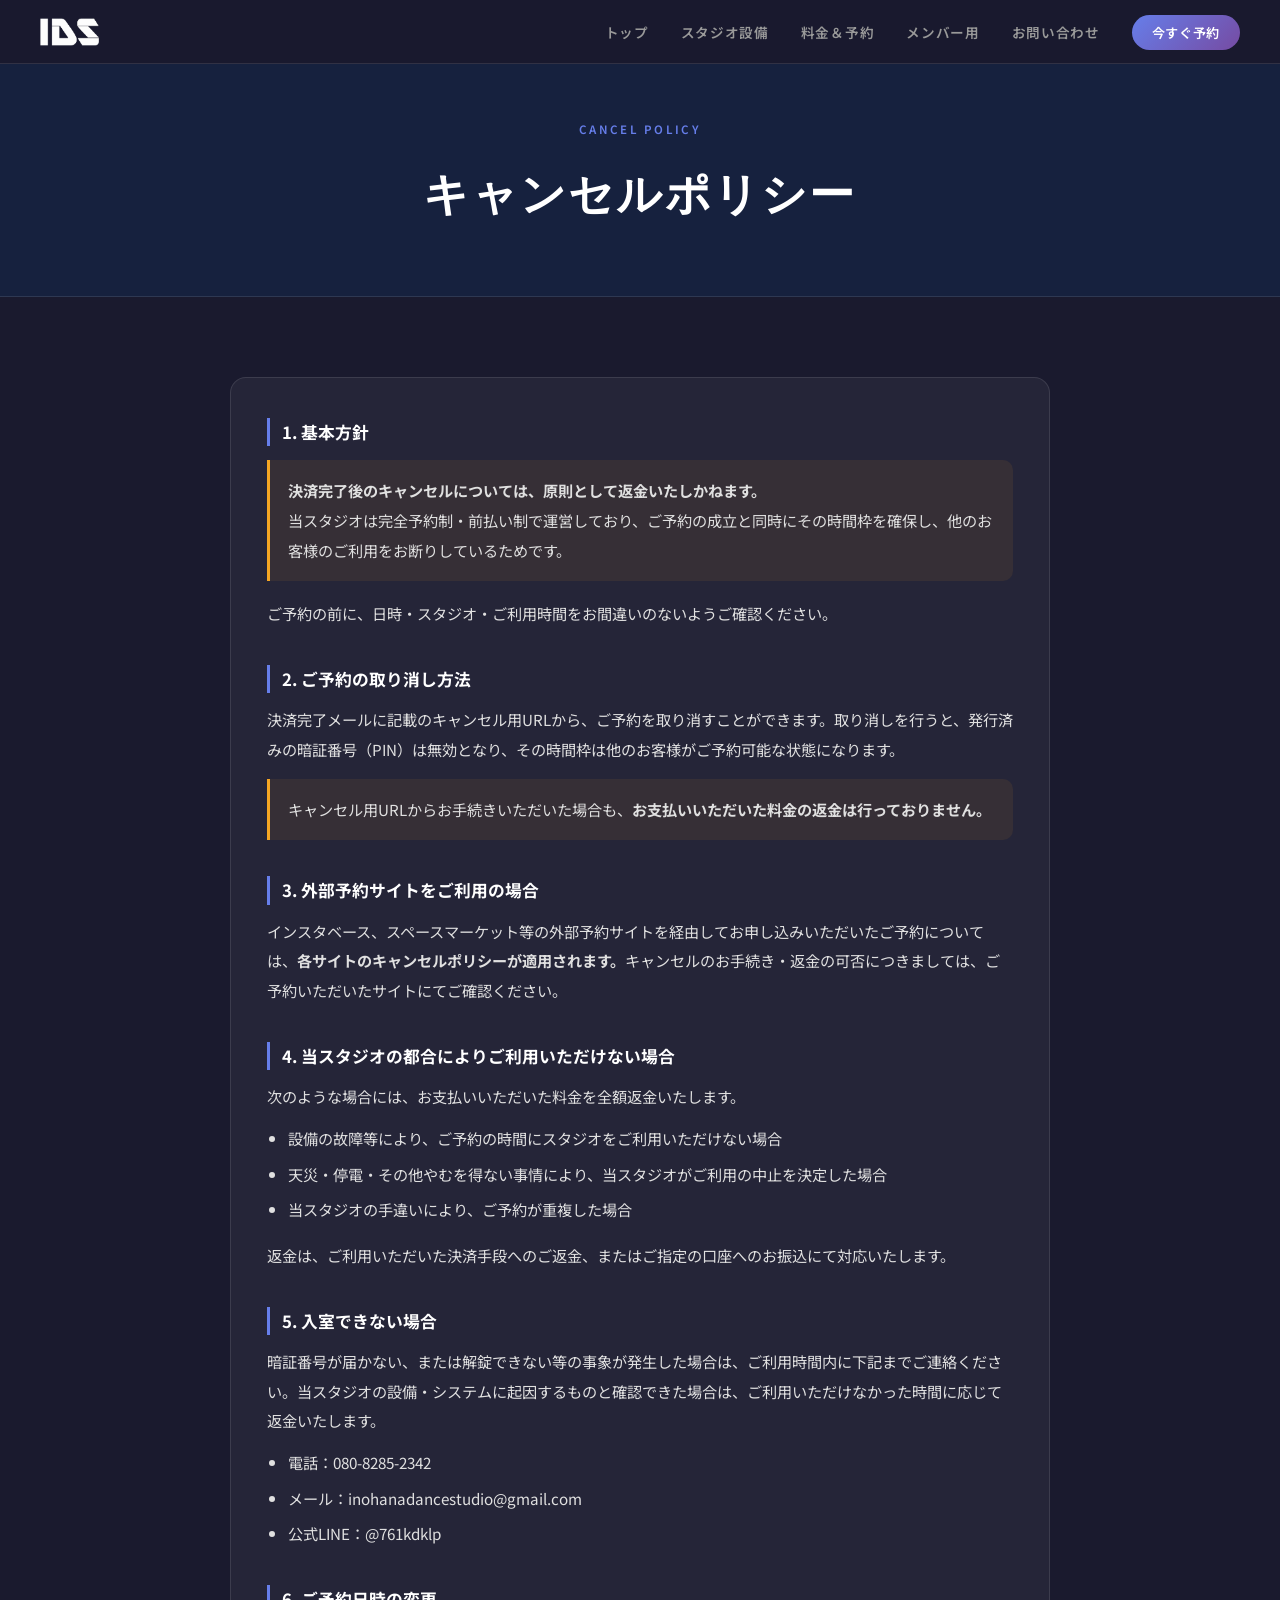
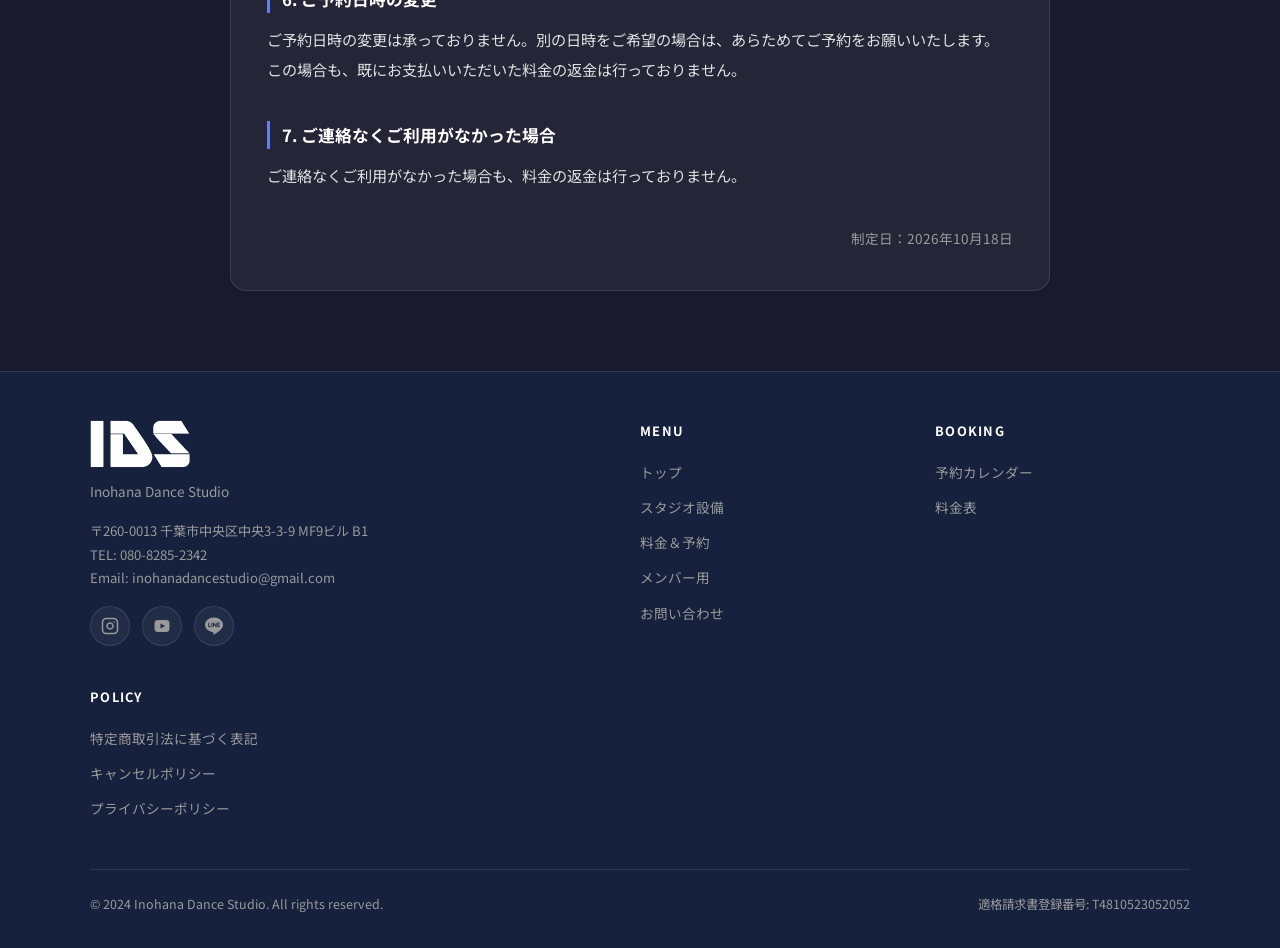
==== cancel-policy.html @ 5c5dd191 "キャンセルポリシーページを追加" ====
<!DOCTYPE html>
<html lang="ja">
<head>
  <meta charset="UTF-8">
  <meta name="viewport" content="width=device-width, initial-scale=1.0">
  <title>キャンセルポリシー | IDS - Inohana Dance Studio</title>
  <meta name="description" content="Inohana Dance Studio（IDS）のキャンセルポリシーです。">
  <link rel="stylesheet" href="style.css">
  <style>
    .policy-wrap { max-width: 820px; margin: 0 auto; }
    .policy-card { background: var(--card-bg); border: 1px solid var(--border); border-radius: 16px; padding: 40px 36px; }
    .policy-card h2 { font-size: 1.05rem; color: var(--white); margin: 36px 0 12px; padding-left: 12px; border-left: 3px solid var(--primary); }
    .policy-card h2:first-child { margin-top: 0; }
    .policy-card p, .policy-card li { color: var(--text); line-height: 1.95; font-size: 0.95rem; }
    .policy-card p { margin-bottom: 12px; }
    .policy-card ul { margin: 0 0 16px 1.3em; }
    .policy-card li { margin-bottom: 6px; }
    .policy-card a { color: var(--primary); }
    .policy-table { width: 100%; border-collapse: collapse; }
    .policy-table th, .policy-table td { padding: 16px 14px; border-bottom: 1px solid var(--border); text-align: left; vertical-align: top; font-size: 0.95rem; line-height: 1.85; }
    .policy-table th { width: 32%; color: var(--white); font-weight: 600; background: rgba(102,126,234,0.08); }
    .policy-table td { color: var(--text); }
    .policy-note { font-size: 0.86rem; color: var(--text-muted); margin-top: 6px; }
    .policy-highlight { background: rgba(245,166,35,0.08); border-left: 3px solid var(--accent); border-radius: 0 10px 10px 0; padding: 16px 18px; margin: 14px 0 18px; }
    .policy-highlight p { margin-bottom: 0; }
    .policy-updated { text-align: right; color: var(--text-muted); font-size: 0.85rem; margin-top: 36px; }
    @media (max-width: 640px) {
      .policy-card { padding: 28px 20px; }
      .policy-table th, .policy-table td { display: block; width: 100%; }
      .policy-table th { background: none; color: var(--primary); padding-bottom: 2px; border-bottom: none; }
      .policy-table td { padding-top: 4px; }
    }
  </style>
</head>
<body>

<nav>
  <a href="index.html" class="nav-logo"><img src="images/ids-logo.png" alt="IDS - Inohana Dance Studio" onerror="this.onerror=null;this.src=&apos;images/ids-logo.svg&apos;;"></a>
  <ul class="nav-links" id="navLinks">
    <li><a href="index.html">トップ</a></li>
    <li><a href="studio.html">スタジオ設備</a></li>
    <li><a href="pricing.html">料金＆予約</a></li>
    <li><a href="member.html">メンバー用</a></li>
    <li><a href="contact.html">お問い合わせ</a></li>
    <li><a href="https://ids-chiba.github.io/ids-booking/" class="nav-cta" target="_blank">今すぐ予約</a></li>
  </ul>
  <div class="nav-toggle" onclick="toggleNav()">
    <span></span><span></span><span></span>
  </div>
</nav>

<div class="page-hero">
    <div class="section-label">CANCEL POLICY</div>
    <h1 class="section-title">キャンセルポリシー</h1>
  </div>

<section>
    <div class="policy-wrap">
      <div class="policy-card">

        <h2>1. 基本方針</h2>
        <div class="policy-highlight"><p><strong>決済完了後のキャンセルについては、原則として返金いたしかねます。</strong><br>当スタジオは完全予約制・前払い制で運営しており、ご予約の成立と同時にその時間枠を確保し、他のお客様のご利用をお断りしているためです。</p></div>
        <p>ご予約の前に、日時・スタジオ・ご利用時間をお間違いのないようご確認ください。</p>
        <h2>2. ご予約の取り消し方法</h2>
        <p>決済完了メールに記載のキャンセル用URLから、ご予約を取り消すことができます。取り消しを行うと、発行済みの暗証番号（PIN）は無効となり、その時間枠は他のお客様がご予約可能な状態になります。</p>
        <div class="policy-highlight"><p>キャンセル用URLからお手続きいただいた場合も、<strong>お支払いいただいた料金の返金は行っておりません。</strong></p></div>
        <h2>3. 外部予約サイトをご利用の場合</h2>
        <p>インスタベース、スペースマーケット等の外部予約サイトを経由してお申し込みいただいたご予約については、<strong>各サイトのキャンセルポリシーが適用されます。</strong>キャンセルのお手続き・返金の可否につきましては、ご予約いただいたサイトにてご確認ください。</p>
        <h2>4. 当スタジオの都合によりご利用いただけない場合</h2>
        <p>次のような場合には、お支払いいただいた料金を全額返金いたします。</p>
        <ul>
          <li>設備の故障等により、ご予約の時間にスタジオをご利用いただけない場合</li>
          <li>天災・停電・その他やむを得ない事情により、当スタジオがご利用の中止を決定した場合</li>
          <li>当スタジオの手違いにより、ご予約が重複した場合</li>
        </ul>
        <p>返金は、ご利用いただいた決済手段へのご返金、またはご指定の口座へのお振込にて対応いたします。</p>
        <h2>5. 入室できない場合</h2>
        <p>暗証番号が届かない、または解錠できない等の事象が発生した場合は、ご利用時間内に下記までご連絡ください。当スタジオの設備・システムに起因するものと確認できた場合は、ご利用いただけなかった時間に応じて返金いたします。</p>
        <ul>
          <li>電話：080-8285-2342</li>
          <li>メール：inohanadancestudio@gmail.com</li>
          <li>公式LINE：@761kdklp</li>
        </ul>
        <h2>6. ご予約日時の変更</h2>
        <p>ご予約日時の変更は承っておりません。別の日時をご希望の場合は、あらためてご予約をお願いいたします。この場合も、既にお支払いいただいた料金の返金は行っておりません。</p>
        <h2>7. ご連絡なくご利用がなかった場合</h2>
        <p>ご連絡なくご利用がなかった場合も、料金の返金は行っておりません。</p>
        <div class="policy-updated">制定日：2026年10月18日</div>
      </div>
    </div>
  </section>

<footer>
  <div class="footer-inner">
    <div class="footer-top">
      <div>
        <div class="footer-brand"><img src="images/ids-logo.png" alt="IDS - Inohana Dance Studio" onerror="this.onerror=null;this.src=&apos;images/ids-logo.svg&apos;;"></div>
        <div class="footer-tagline">Inohana Dance Studio</div>
        <div class="footer-contact">
          <p>
            〒260-0013 千葉市中央区中央3-3-9 MF9ビル B1<br>
            TEL: 080-8285-2342<br>
            Email: inohanadancestudio@gmail.com
          </p>
        </div>
        <div class="footer-social">
          <a href="https://www.instagram.com/inohanadancestudio/" target="_blank" rel="noopener" class="sns-instagram" aria-label="Instagram" title="Instagram"><svg viewBox="0 0 24 24" fill="none" stroke="currentColor" stroke-width="2" stroke-linecap="round" stroke-linejoin="round"><rect x="2" y="2" width="20" height="20" rx="5" ry="5"></rect><path d="M16 11.37A4 4 0 1 1 12.63 8 4 4 0 0 1 16 11.37z"></path><line x1="17.5" y1="6.5" x2="17.51" y2="6.5"></line></svg></a>
          <a href="https://www.youtube.com/@IDC-eventmovie/videos" target="_blank" rel="noopener" class="sns-youtube" aria-label="YouTube" title="YouTube"><svg viewBox="0 0 24 24" fill="currentColor"><path d="M21.582 6.186a2.506 2.506 0 0 0-1.768-1.768C18.254 4 12 4 12 4s-6.254 0-7.814.418A2.506 2.506 0 0 0 2.418 6.186C2 7.746 2 12 2 12s0 4.254.418 5.814a2.506 2.506 0 0 0 1.768 1.768C5.746 20 12 20 12 20s6.254 0 7.814-.418a2.506 2.506 0 0 0 1.768-1.768C22 16.254 22 12 22 12s0-4.254-.418-5.814zM10 15.464V8.536L16 12l-6 3.464z"/></svg></a>
          <a href="https://lin.ee/RHJMw89" target="_blank" rel="noopener" class="sns-line" aria-label="LINE" title="LINE"><svg viewBox="0 0 24 24" fill="currentColor"><path d="M19.365 9.863c.349 0 .63.285.63.631 0 .345-.281.63-.63.63H17.61v1.125h1.755c.349 0 .63.283.63.63 0 .344-.281.629-.63.629h-2.386c-.345 0-.627-.285-.627-.629V8.108c0-.345.282-.63.63-.63h2.386c.346 0 .627.285.627.63 0 .349-.281.63-.63.63H17.61v1.125h1.755zm-3.855 3.016c0 .27-.174.51-.432.596-.064.021-.133.031-.199.031-.211 0-.391-.09-.51-.25l-2.443-3.317v2.94c0 .344-.279.629-.631.629-.346 0-.626-.285-.626-.629V8.108c0-.27.173-.51.43-.595.06-.023.136-.033.194-.033.195 0 .375.104.495.254l2.462 3.33V8.108c0-.345.282-.63.63-.63.345 0 .63.285.63.63v4.771zm-5.741 0c0 .344-.282.629-.631.629-.345 0-.627-.285-.627-.629V8.108c0-.345.282-.63.63-.63.346 0 .628.285.628.63v4.771zm-2.466.629H4.917c-.345 0-.63-.285-.63-.629V8.108c0-.345.285-.63.63-.63.348 0 .63.285.63.63v4.141h1.756c.348 0 .629.283.629.63 0 .344-.282.629-.629.629M24 10.314C24 4.943 18.615.572 12 .572S0 4.943 0 10.314c0 4.811 4.27 8.842 10.035 9.608.391.082.923.258 1.058.59.12.301.079.766.038 1.08l-.164 1.02c-.045.301-.24 1.186 1.049.645 1.291-.539 6.916-4.078 9.436-6.975C23.176 14.393 24 12.458 24 10.314"/></svg></a>
        </div>
      </div>
      <div class="footer-nav">
        <h4>MENU</h4>
        <ul>
          <li><a href="index.html">トップ</a></li>
          <li><a href="studio.html">スタジオ設備</a></li>
          <li><a href="pricing.html">料金＆予約</a></li>
          <li><a href="member.html">メンバー用</a></li>
          <li><a href="contact.html">お問い合わせ</a></li>
        </ul>
      </div>
      <div class="footer-nav">
        <h4>BOOKING</h4>
        <ul>
          <li><a href="https://ids-chiba.github.io/ids-booking/" target="_blank">予約カレンダー</a></li>
          <li><a href="pricing.html">料金表</a></li>
        </ul>
      </div>
      <div class="footer-nav">
        <h4>POLICY</h4>
        <ul>
          <li><a href="tokushoho.html">特定商取引法に基づく表記</a></li>
          <li><a href="cancel-policy.html">キャンセルポリシー</a></li>
          <li><a href="privacy.html">プライバシーポリシー</a></li>
        </ul>
      </div>
    </div>
    <div class="footer-bottom">
      <p>© 2024 Inohana Dance Studio. All rights reserved.</p>
      <p>適格請求書登録番号: T4810523052052</p>
    </div>
  </div>
</footer>

<script>
  function toggleNav() {
    document.getElementById('navLinks').classList.toggle('open');
  }

  function toggleFaq(el) {
    el.parentElement.classList.toggle('open');
  }
</script>
</body>
</html>
---- style.css ----
@import url('https://fonts.googleapis.com/css2?family=Noto+Sans+JP:wght@300;400;600;700&family=Oswald:wght@400;600&display=swap');

:root {
  --primary: #667eea;
  --primary-dark: #764ba2;
  --accent: #f5a623;
  --dark: #1a1a2e;
  --dark2: #16213e;
  --dark3: #0f3460;
  --text: #e0e0e0;
  --text-muted: #999;
  --white: #ffffff;
  --card-bg: rgba(255,255,255,0.05);
  --border: rgba(255,255,255,0.1);
  --gradient: linear-gradient(135deg, var(--primary) 0%, var(--primary-dark) 100%);
}

* { margin: 0; padding: 0; box-sizing: border-box; }

html { -webkit-text-size-adjust: 100%; }

body {
  font-family: 'Noto Sans JP', sans-serif;
  background: var(--dark);
  color: var(--text);
  line-height: 1.7;
  overflow-x: hidden;
}

img { max-width: 100%; height: auto; }

/* テーブル横スクロール対応 */
.table-wrap {
  width: 100%;
  overflow-x: auto;
  -webkit-overflow-scrolling: touch;
  margin-bottom: 32px;
  border-radius: 8px;
}

.table-wrap > table { margin-bottom: 0 !important; }

/* ===== NAV ===== */
nav {
  position: fixed;
  top: 0; left: 0; right: 0;
  z-index: 1000;
  background: rgba(26,26,46,0.95);
  backdrop-filter: blur(12px);
  border-bottom: 1px solid var(--border);
  padding: 0 40px;
  display: flex;
  align-items: center;
  justify-content: space-between;
  height: 64px;
}

.nav-logo {
  display: inline-flex;
  align-items: center;
  height: 40px;
  text-decoration: none;
}

.nav-logo img {
  height: 28px;
  width: auto;
  display: block;
}

.nav-links {
  display: flex;
  gap: 32px;
  list-style: none;
}

.nav-links a {
  color: var(--text-muted);
  text-decoration: none;
  font-size: 0.85rem;
  font-weight: 600;
  letter-spacing: 0.05em;
  transition: color 0.2s;
  position: relative;
}

.nav-links a::after {
  content: '';
  position: absolute;
  bottom: -4px; left: 0; right: 0;
  height: 2px;
  background: var(--gradient);
  transform: scaleX(0);
  transition: transform 0.2s;
}

.nav-links a:hover,
.nav-links a.active {
  color: var(--white);
}

.nav-links a:hover::after,
.nav-links a.active::after {
  transform: scaleX(1);
}

.nav-cta {
  background: var(--gradient);
  color: var(--white) !important;
  padding: 8px 20px;
  border-radius: 999px;
  font-size: 0.82rem !important;
  -webkit-text-fill-color: var(--white) !important;
}

.nav-cta::after { display: none !important; }

/* ハンバーガー */
.nav-toggle {
  display: none;
  flex-direction: column;
  gap: 5px;
  cursor: pointer;
  padding: 4px;
}

.nav-toggle span {
  display: block;
  width: 24px;
  height: 2px;
  background: var(--white);
  transition: all 0.3s;
}

/* ===== HERO ===== */
.hero {
  min-height: 100vh;
  display: flex;
  align-items: center;
  justify-content: center;
  position: relative;
  overflow: hidden;
  background: var(--dark2);
  padding-top: 64px;
}

.hero-bg {
  position: absolute;
  inset: 0;
  background: 
    radial-gradient(ellipse at 20% 50%, rgba(102,126,234,0.15) 0%, transparent 60%),
    radial-gradient(ellipse at 80% 20%, rgba(118,75,162,0.15) 0%, transparent 60%);
}

.hero-content {
  position: relative;
  text-align: center;
  max-width: 800px;
  padding: 40px 20px;
}

.hero-badge {
  display: inline-block;
  background: rgba(102,126,234,0.2);
  border: 1px solid rgba(102,126,234,0.4);
  color: var(--primary);
  font-size: 0.75rem;
  letter-spacing: 0.15em;
  padding: 6px 16px;
  border-radius: 999px;
  margin-bottom: 24px;
  font-weight: 600;
}

.hero h1 {
  font-family: 'Oswald', sans-serif;
  font-size: clamp(3rem, 8vw, 6rem);
  font-weight: 600;
  letter-spacing: 0.05em;
  line-height: 1.1;
  margin-bottom: 8px;
  background: var(--gradient);
  -webkit-background-clip: text;
  -webkit-text-fill-color: transparent;
  background-clip: text;
}

.hero h2 {
  font-size: clamp(1rem, 2.5vw, 1.3rem);
  font-weight: 300;
  color: var(--text-muted);
  margin-bottom: 32px;
  letter-spacing: 0.1em;
}

.hero p {
  font-size: 1rem;
  color: var(--text);
  margin-bottom: 40px;
  line-height: 1.9;
}

.hero-buttons {
  display: flex;
  gap: 16px;
  justify-content: center;
  flex-wrap: wrap;
}

/* ===== BUTTONS ===== */
.btn {
  display: inline-block;
  padding: 14px 32px;
  border-radius: 999px;
  font-size: 0.9rem;
  font-weight: 600;
  text-decoration: none;
  cursor: pointer;
  transition: all 0.2s;
  border: none;
  letter-spacing: 0.05em;
}

.btn-primary {
  background: var(--gradient);
  color: var(--white);
  box-shadow: 0 4px 20px rgba(102,126,234,0.4);
}

.btn-primary:hover {
  transform: translateY(-2px);
  box-shadow: 0 8px 30px rgba(102,126,234,0.5);
}

.btn-outline {
  background: transparent;
  color: var(--white);
  border: 1px solid var(--border);
}

.btn-outline:hover {
  border-color: var(--primary);
  color: var(--primary);
}

/* ===== SECTIONS ===== */
section {
  padding: 80px 40px;
  max-width: 1100px;
  margin: 0 auto;
}

.section-label {
  font-size: 0.72rem;
  letter-spacing: 0.2em;
  color: var(--primary);
  font-weight: 600;
  text-transform: uppercase;
  margin-bottom: 12px;
}

.section-title {
  font-family: 'Oswald', sans-serif;
  font-size: clamp(1.8rem, 4vw, 2.8rem);
  font-weight: 600;
  letter-spacing: 0.05em;
  color: var(--white);
  margin-bottom: 16px;
}

.section-desc {
  color: var(--text-muted);
  font-size: 0.95rem;
  max-width: 560px;
  margin-bottom: 48px;
}

/* ===== CARDS ===== */
.card {
  background: var(--card-bg);
  border: 1px solid var(--border);
  border-radius: 12px;
  padding: 28px;
  transition: border-color 0.2s, transform 0.2s;
}

.card:hover {
  border-color: rgba(102,126,234,0.4);
  transform: translateY(-2px);
}

/* ===== GRID ===== */
.grid-2 { display: grid; grid-template-columns: 1fr 1fr; gap: 24px; }
.grid-3 { display: grid; grid-template-columns: repeat(3, 1fr); gap: 24px; }

/* ===== DIVIDER ===== */
.divider {
  border: none;
  border-top: 1px solid var(--border);
  margin: 0;
}

/* ===== FOOTER ===== */
footer {
  background: var(--dark2);
  border-top: 1px solid var(--border);
  padding: 48px 40px 32px;
}

.footer-inner {
  max-width: 1100px;
  margin: 0 auto;
}

.footer-top {
  display: grid;
  grid-template-columns: 2fr 1fr 1fr;
  gap: 40px;
  margin-bottom: 40px;
}

.footer-brand {
  margin-bottom: 12px;
}

.footer-brand img {
  height: 48px;
  width: auto;
  display: block;
}

.footer-tagline {
  color: var(--text-muted);
  font-size: 0.85rem;
  margin-bottom: 16px;
}

.footer-contact p {
  color: var(--text-muted);
  font-size: 0.82rem;
  line-height: 1.8;
}

.footer-nav h4 {
  color: var(--white);
  font-size: 0.8rem;
  letter-spacing: 0.1em;
  text-transform: uppercase;
  margin-bottom: 16px;
}

.footer-nav ul { list-style: none; }

.footer-nav li { margin-bottom: 8px; }

.footer-nav a {
  color: var(--text-muted);
  text-decoration: none;
  font-size: 0.85rem;
  transition: color 0.2s;
}

.footer-nav a:hover { color: var(--primary); }

.footer-social {
  display: flex;
  gap: 12px;
  margin-top: 16px;
}

.footer-social a {
  display: flex;
  align-items: center;
  justify-content: center;
  width: 40px;
  height: 40px;
  border-radius: 50%;
  background: var(--card-bg);
  border: 1px solid var(--border);
  color: var(--text-muted);
  text-decoration: none;
  font-size: 0.8rem;
  transition: all 0.2s;
}

.footer-social a svg {
  width: 18px;
  height: 18px;
  display: block;
}

.footer-social a:hover {
  border-color: var(--primary);
  color: var(--primary);
  transform: translateY(-1px);
}

/* SNSブランドカラーホバー */
.footer-social a.sns-instagram:hover { color: #e1306c; border-color: #e1306c; }
.footer-social a.sns-youtube:hover { color: #ff0000; border-color: #ff0000; }
.footer-social a.sns-line:hover { color: #06c755; border-color: #06c755; }

.footer-bottom {
  border-top: 1px solid var(--border);
  padding-top: 24px;
  display: flex;
  justify-content: space-between;
  align-items: center;
  flex-wrap: wrap;
  gap: 8px;
}

.footer-bottom p {
  color: var(--text-muted);
  font-size: 0.78rem;
}

/* ===== PAGE HERO (inner pages) ===== */
.page-hero {
  padding: 120px 40px 60px;
  text-align: center;
  background: var(--dark2);
  border-bottom: 1px solid var(--border);
}

.page-hero .section-label { margin-bottom: 12px; }
.page-hero .section-title { margin-bottom: 8px; }
.page-hero .section-desc { margin: 0 auto; }

/* ===== RESPONSIVE: タブレット以下 ===== */
@media (max-width: 768px) {
  nav { padding: 0 16px; }
  .nav-logo img { height: 26px; }

  .nav-links {
    display: none;
    position: fixed;
    top: 64px; left: 0; right: 0;
    background: var(--dark2);
    border-bottom: 1px solid var(--border);
    flex-direction: column;
    padding: 16px 20px;
    gap: 0;
    max-height: calc(100vh - 64px);
    overflow-y: auto;
  }

  .nav-links.open { display: flex; }
  .nav-links li { border-bottom: 1px solid var(--border); }
  .nav-links li:last-child { border-bottom: none; padding-top: 12px; }
  .nav-links a { display: block; padding: 16px 0; font-size: 1rem; }
  .nav-links .nav-cta { display: inline-block; text-align: center; padding: 12px 24px; }
  .nav-toggle { display: flex; }

  section { padding: 56px 18px; }
  .grid-2, .grid-3 { grid-template-columns: 1fr; }

  .footer-top { grid-template-columns: 1fr; gap: 32px; }
  .page-hero { padding: 96px 18px 40px; }
  footer { padding: 36px 18px 24px; }

  .hero { padding-top: 64px; }
  .hero-content { padding: 32px 18px; }
  .hero p { font-size: 0.95rem; }
  .hero-buttons { flex-direction: column; align-items: stretch; gap: 12px; }
  .hero-buttons .btn { width: 100%; text-align: center; }

  /* ボタン：タップしやすく */
  .btn { padding: 14px 28px; min-height: 48px; display: inline-flex; align-items: center; justify-content: center; }
}

/* ===== RESPONSIVE: スマホ ===== */
@media (max-width: 480px) {
  nav { padding: 0 14px; height: 60px; }
  .nav-logo img { height: 24px; }

  .nav-links { top: 60px; }

  section { padding: 48px 16px; }
  .page-hero { padding: 84px 16px 32px; }
  footer { padding: 32px 16px 20px; }

  .hero-content { padding: 24px 16px; }
  .hero h2 { letter-spacing: 0.04em; }
  .hero p { line-height: 1.85; }

  .footer-bottom { flex-direction: column; align-items: flex-start; }
}

/* ===== HERO LOGO ===== */
.hero-logo {
  display: flex;
  justify-content: center;
  margin-bottom: 16px;
}

.hero-logo img {
  width: clamp(180px, 38vw, 360px);
  height: auto;
  max-width: 100%;
  filter: drop-shadow(0 6px 24px rgba(102,126,234,0.3));
}

/* ===== STUDIO PHOTO GALLERY ===== */
.photo-gallery {
  display: grid;
  grid-template-columns: 1fr 1fr;
  gap: 8px;
  margin-bottom: 20px;
}

.photo-gallery .gallery-item {
  position: relative;
  aspect-ratio: 4 / 3;
  overflow: hidden;
  border-radius: 8px;
  cursor: pointer;
  background: var(--dark3);
}

.photo-gallery .gallery-item img {
  width: 100%;
  height: 100%;
  object-fit: cover;
  display: block;
  transition: transform 0.4s;
}

.photo-gallery .gallery-item:hover img {
  transform: scale(1.05);
}

.photo-gallery .gallery-item.wide {
  grid-column: span 2;
  aspect-ratio: 16 / 7;
}

/* ===== STAGE PHOTO ROW ===== */
.stage-photo-row {
  display: grid;
  grid-template-columns: repeat(4, 1fr);
  gap: 8px;
  margin-bottom: 20px;
}

.stage-photo-row .gallery-item {
  position: relative;
  aspect-ratio: 4 / 3;
  overflow: hidden;
  border-radius: 8px;
  cursor: pointer;
}

.stage-photo-row .gallery-item img {
  width: 100%;
  height: 100%;
  object-fit: cover;
  display: block;
  transition: transform 0.4s;
}

.stage-photo-row .gallery-item:hover img {
  transform: scale(1.05);
}

/* ===== STUDIO PREVIEW (top page) ===== */
.studio-preview {
  display: grid;
  grid-template-columns: 1fr 1fr;
  gap: 24px;
  margin-top: 40px;
}

.studio-preview .preview-card {
  border-radius: 12px;
  overflow: hidden;
  position: relative;
  aspect-ratio: 4 / 3;
  background: var(--dark3);
  border: 1px solid var(--border);
  text-decoration: none;
  display: block;
}

.studio-preview .preview-card img {
  width: 100%;
  height: 100%;
  object-fit: cover;
  display: block;
  transition: transform 0.5s;
}

.studio-preview .preview-card:hover img {
  transform: scale(1.04);
}

.studio-preview .preview-overlay {
  position: absolute;
  inset: 0;
  background: linear-gradient(to top, rgba(26,26,46,0.92) 0%, rgba(26,26,46,0.2) 50%, transparent 100%);
  display: flex;
  flex-direction: column;
  justify-content: flex-end;
  padding: 24px;
  color: var(--white);
}

.studio-preview .preview-overlay .label {
  font-family: 'Oswald', sans-serif;
  font-size: 0.72rem;
  letter-spacing: 0.2em;
  color: var(--primary);
  margin-bottom: 6px;
}

.studio-preview .preview-overlay h3 {
  font-family: 'Oswald', sans-serif;
  font-size: 1.6rem;
  letter-spacing: 0.05em;
  font-weight: 600;
  margin-bottom: 4px;
}

.studio-preview .preview-overlay p {
  font-size: 0.82rem;
  color: var(--text-muted);
}

/* ===== LIGHTBOX ===== */
.lightbox {
  display: none;
  position: fixed;
  inset: 0;
  background: rgba(0,0,0,0.92);
  z-index: 2000;
  align-items: center;
  justify-content: center;
  padding: 20px;
  cursor: zoom-out;
}

.lightbox.active { display: flex; }

.lightbox img {
  max-width: 95vw;
  max-height: 90vh;
  border-radius: 8px;
  box-shadow: 0 12px 60px rgba(0,0,0,0.6);
}

.lightbox-close {
  position: absolute;
  top: 20px;
  right: 24px;
  color: var(--white);
  font-size: 2rem;
  cursor: pointer;
  background: rgba(0,0,0,0.4);
  border: 1px solid var(--border);
  border-radius: 50%;
  width: 44px;
  height: 44px;
  display: flex;
  align-items: center;
  justify-content: center;
  line-height: 1;
}

@media (max-width: 768px) {
  .studio-preview { grid-template-columns: 1fr; gap: 16px; }
  .studio-preview .preview-overlay { padding: 18px; }
  .studio-preview .preview-overlay h3 { font-size: 1.4rem; }

  .stage-photo-row { grid-template-columns: 1fr 1fr; }
  .photo-gallery .gallery-item.wide { grid-column: span 2; }
  .photo-gallery { gap: 6px; }

  .lightbox-close { top: 12px; right: 12px; width: 40px; height: 40px; }
}

@media (max-width: 480px) {
  .photo-gallery { grid-template-columns: 1fr 1fr; gap: 6px; }
  .photo-gallery .gallery-item.wide { grid-column: span 2; aspect-ratio: 16/9; }
  .stage-photo-row { gap: 6px; }
}
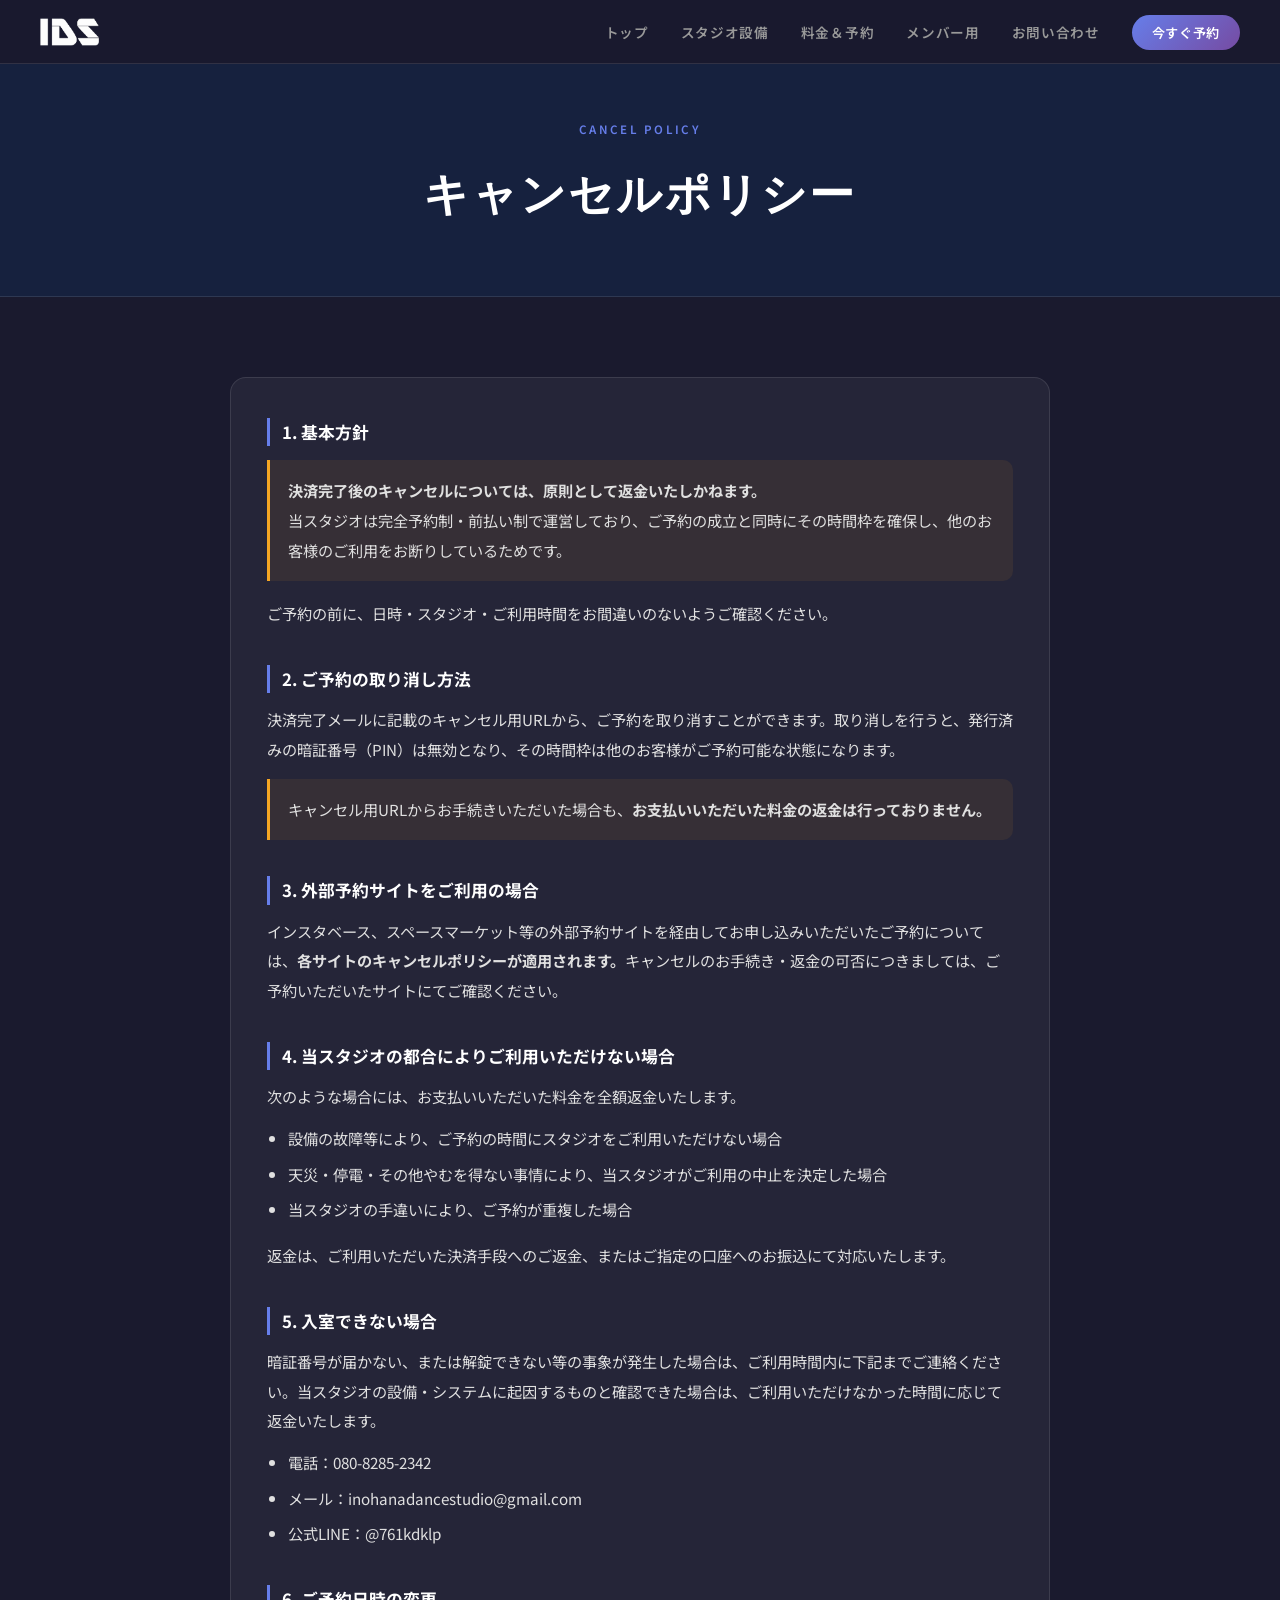
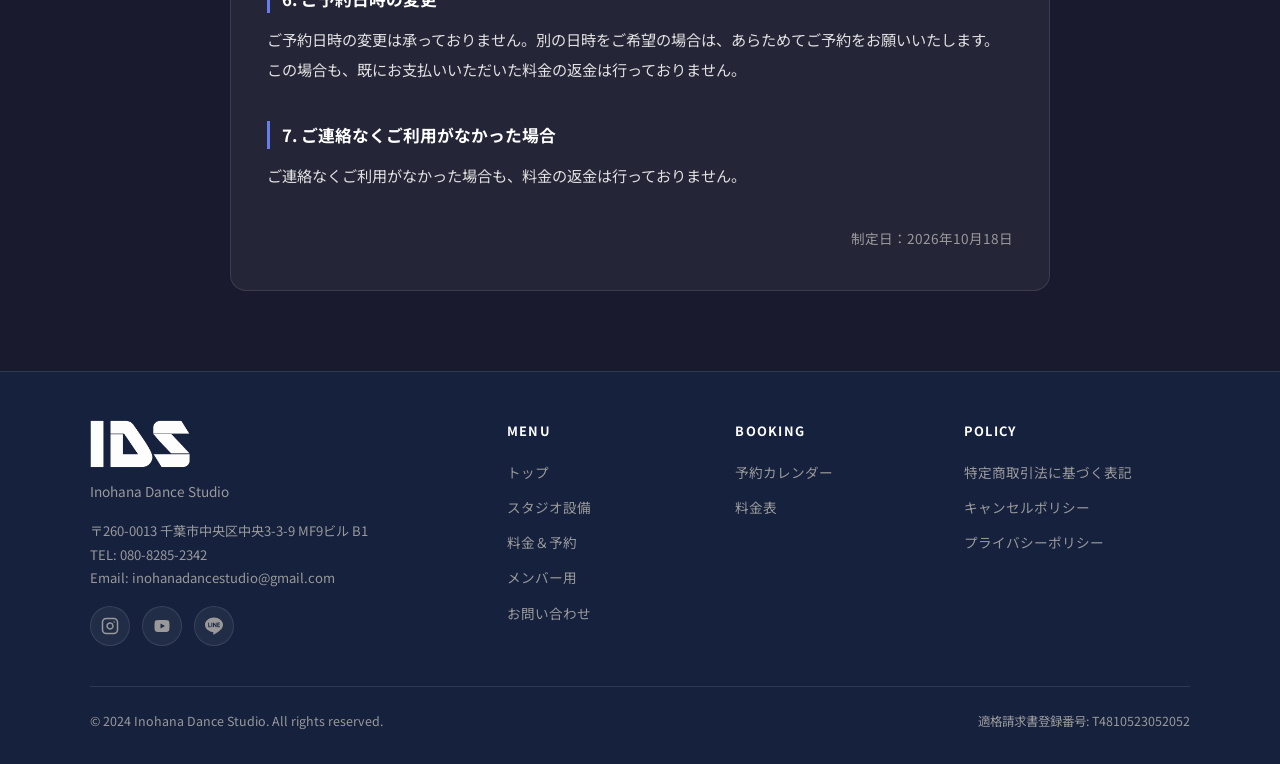
==== commit 2720777f: "フッターのYouTubeリンクを新チャンネルURLに変更" ====
--- a/cancel-policy.html
+++ b/cancel-policy.html
@@ -105,7 +105,7 @@
         </div>
         <div class="footer-social">
           <a href="https://www.instagram.com/inohanadancestudio/" target="_blank" rel="noopener" class="sns-instagram" aria-label="Instagram" title="Instagram"><svg viewBox="0 0 24 24" fill="none" stroke="currentColor" stroke-width="2" stroke-linecap="round" stroke-linejoin="round"><rect x="2" y="2" width="20" height="20" rx="5" ry="5"></rect><path d="M16 11.37A4 4 0 1 1 12.63 8 4 4 0 0 1 16 11.37z"></path><line x1="17.5" y1="6.5" x2="17.51" y2="6.5"></line></svg></a>
-          <a href="https://www.youtube.com/@IDC-eventmovie/videos" target="_blank" rel="noopener" class="sns-youtube" aria-label="YouTube" title="YouTube"><svg viewBox="0 0 24 24" fill="currentColor"><path d="M21.582 6.186a2.506 2.506 0 0 0-1.768-1.768C18.254 4 12 4 12 4s-6.254 0-7.814.418A2.506 2.506 0 0 0 2.418 6.186C2 7.746 2 12 2 12s0 4.254.418 5.814a2.506 2.506 0 0 0 1.768 1.768C5.746 20 12 20 12 20s6.254 0 7.814-.418a2.506 2.506 0 0 0 1.768-1.768C22 16.254 22 12 22 12s0-4.254-.418-5.814zM10 15.464V8.536L16 12l-6 3.464z"/></svg></a>
+          <a href="https://www.youtube.com/channel/UCTRGmddTqgpImInmABto48A" target="_blank" rel="noopener" class="sns-youtube" aria-label="YouTube" title="YouTube"><svg viewBox="0 0 24 24" fill="currentColor"><path d="M21.582 6.186a2.506 2.506 0 0 0-1.768-1.768C18.254 4 12 4 12 4s-6.254 0-7.814.418A2.506 2.506 0 0 0 2.418 6.186C2 7.746 2 12 2 12s0 4.254.418 5.814a2.506 2.506 0 0 0 1.768 1.768C5.746 20 12 20 12 20s6.254 0 7.814-.418a2.506 2.506 0 0 0 1.768-1.768C22 16.254 22 12 22 12s0-4.254-.418-5.814zM10 15.464V8.536L16 12l-6 3.464z"/></svg></a>
           <a href="https://lin.ee/RHJMw89" target="_blank" rel="noopener" class="sns-line" aria-label="LINE" title="LINE"><svg viewBox="0 0 24 24" fill="currentColor"><path d="M19.365 9.863c.349 0 .63.285.63.631 0 .345-.281.63-.63.63H17.61v1.125h1.755c.349 0 .63.283.63.63 0 .344-.281.629-.63.629h-2.386c-.345 0-.627-.285-.627-.629V8.108c0-.345.282-.63.63-.63h2.386c.346 0 .627.285.627.63 0 .349-.281.63-.63.63H17.61v1.125h1.755zm-3.855 3.016c0 .27-.174.51-.432.596-.064.021-.133.031-.199.031-.211 0-.391-.09-.51-.25l-2.443-3.317v2.94c0 .344-.279.629-.631.629-.346 0-.626-.285-.626-.629V8.108c0-.27.173-.51.43-.595.06-.023.136-.033.194-.033.195 0 .375.104.495.254l2.462 3.33V8.108c0-.345.282-.63.63-.63.345 0 .63.285.63.63v4.771zm-5.741 0c0 .344-.282.629-.631.629-.345 0-.627-.285-.627-.629V8.108c0-.345.282-.63.63-.63.346 0 .628.285.628.63v4.771zm-2.466.629H4.917c-.345 0-.63-.285-.63-.629V8.108c0-.345.285-.63.63-.63.348 0 .63.285.63.63v4.141h1.756c.348 0 .629.283.629.63 0 .344-.282.629-.629.629M24 10.314C24 4.943 18.615.572 12 .572S0 4.943 0 10.314c0 4.811 4.27 8.842 10.035 9.608.391.082.923.258 1.058.59.12.301.079.766.038 1.08l-.164 1.02c-.045.301-.24 1.186 1.049.645 1.291-.539 6.916-4.078 9.436-6.975C23.176 14.393 24 12.458 24 10.314"/></svg></a>
         </div>
       </div>
--- a/style.css
+++ b/style.css
@@ -314,7 +314,7 @@
 
 .footer-top {
   display: grid;
-  grid-template-columns: 2fr 1fr 1fr;
+  grid-template-columns: 2fr 1fr 1fr 1.2fr;
   gap: 40px;
   margin-bottom: 40px;
 }
